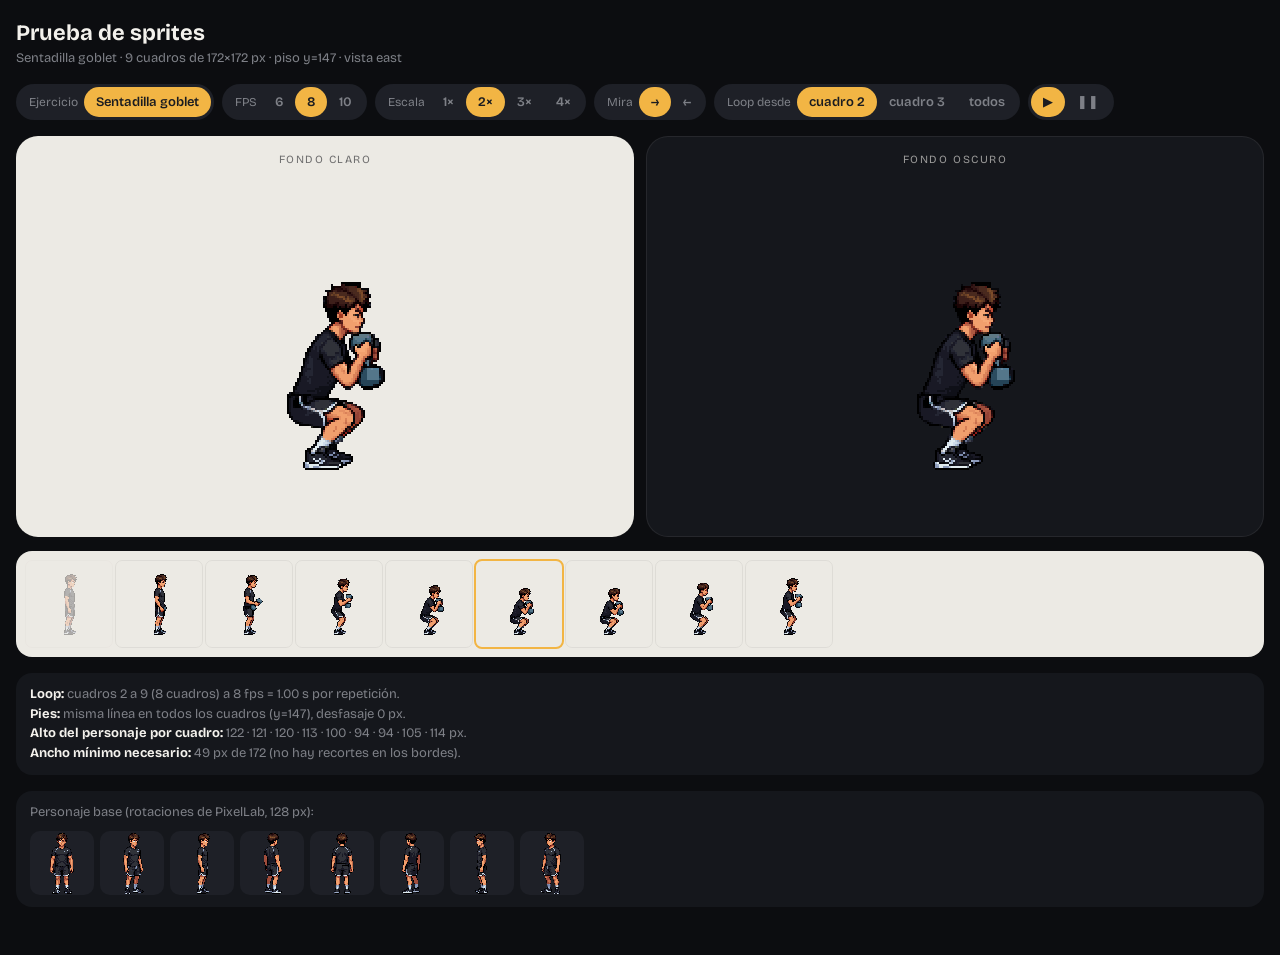
==== sprites.html @ 41faf64f "Sprites de ejercicios: componente de animación, registro, conversor PixelLab y pantalla de prueba (s" ====
<!doctype html>
<html lang="es">
<head>
<meta charset="utf-8">
<meta name="viewport" content="width=device-width, initial-scale=1, viewport-fit=cover">
<title>Scaeli Fit · prueba de sprites</title>
<link rel="preconnect" href="https://fonts.googleapis.com">
<link href="https://fonts.googleapis.com/css2?family=Bricolage+Grotesque:opsz,wght@12..96,400;12..96,600;12..96,700&display=swap" rel="stylesheet">
<style>
  :root{--bg:#0C0D10;--surface:#15171C;--inset:#1E2027;--ink:#F3F1EC;--muted:#7E8087;--accent:#F2B544;--paper:#ECEAE4;--paper-ink:#1B1C20}
  *{box-sizing:border-box}
  body{margin:0;background:var(--bg);color:var(--ink);font-family:"Bricolage Grotesque",system-ui,sans-serif;padding:20px 16px 48px}
  h1{font-size:22px;margin:0 0 4px}
  .sub{color:var(--muted);font-size:13px;margin:0 0 18px}
  .ctrl{display:flex;flex-wrap:wrap;gap:8px;margin:0 0 16px}
  .seg{display:flex;background:var(--inset);border-radius:999px;padding:3px}
  .seg button{border:0;background:transparent;color:var(--muted);font:inherit;font-weight:600;font-size:13px;padding:7px 12px;border-radius:999px;cursor:pointer}
  .seg button.on{background:var(--accent);color:#1B1C20}
  .seg span{color:var(--muted);font-size:12px;padding:8px 6px 0 10px}
  .grid{display:grid;grid-template-columns:1fr 1fr;gap:12px}
  @media (max-width:520px){.grid{grid-template-columns:1fr}}
  .stage{border-radius:22px;padding:16px;min-height:260px;display:flex;flex-direction:column;align-items:center;justify-content:center;gap:10px;position:relative;overflow:hidden}
  .stage.dark{background:var(--surface);border:1px solid rgba(255,255,255,.07)}
  .stage.light{background:var(--paper);color:var(--paper-ink)}
  .stage small{font-size:11px;letter-spacing:.14em;text-transform:uppercase;opacity:.6}
  canvas{image-rendering:pixelated;image-rendering:crisp-edges}
  .info{margin-top:16px;background:var(--surface);border-radius:16px;padding:12px 14px;font-size:13px;color:var(--muted);line-height:1.5}
  .info b{color:var(--ink)}
  .strip{margin-top:14px;overflow-x:auto;background:var(--paper);border-radius:16px;padding:10px;display:flex;gap:4px}
  .strip canvas{flex:none;outline:1px solid rgba(0,0,0,.06);border-radius:6px;width:86px!important;height:86px!important}
  .strip canvas.off{opacity:.3}
  .strip canvas.cur{outline:2px solid var(--accent)}
  .rotas{display:flex;gap:6px;flex-wrap:wrap;margin-top:8px}
  .rotas img{width:64px;height:64px;image-rendering:pixelated;background:var(--inset);border-radius:10px}
</style>
</head>
<body>
<h1>Prueba de sprites</h1>
<p class="sub" id="sub">Cargando…</p>

<div class="ctrl">
  <div class="seg" id="exSel"><span>Ejercicio</span></div>
  <div class="seg" id="fpsSel"><span>FPS</span><button data-v="6">6</button><button data-v="8" class="on">8</button><button data-v="10">10</button></div>
  <div class="seg" id="scaleSel"><span>Escala</span><button data-v="1">1×</button><button data-v="2" class="on">2×</button><button data-v="3">3×</button><button data-v="4">4×</button></div>
  <div class="seg" id="flipSel"><span>Mira</span><button data-v="0" class="on">→</button><button data-v="1">←</button></div>
  <div class="seg" id="startSel"><span>Loop desde</span><button data-v="1" class="on">cuadro 2</button><button data-v="2">cuadro 3</button><button data-v="0">todos</button></div>
  <div class="seg" id="playSel"><button data-v="1" class="on">▶</button><button data-v="0">❚❚</button></div>
</div>

<div class="grid">
  <div class="stage light"><small>Fondo claro</small><canvas id="cL"></canvas></div>
  <div class="stage dark"><small>Fondo oscuro</small><canvas id="cD"></canvas></div>
</div>

<div class="strip" id="strip"></div>
<div class="info" id="info"></div>
<div class="info">Personaje base (rotaciones de PixelLab, 128 px):<div class="rotas" id="rotas"></div></div>

<script type="module">
  import { SpriteAnim, loadSprite, EJERCICIOS } from "./js/sprite.js";
  const $ = (s) => document.querySelector(s);
  const state = { id: Object.keys(EJERCICIOS)[0], fps: 8, scale: 2, flip: false, start: 1 };
  let anims = [], sprite = null, stripCanvases = [];

  const exSel = $("#exSel");
  Object.keys(EJERCICIOS).forEach((id, i) => { const b = document.createElement("button"); b.dataset.v = id; b.textContent = EJERCICIOS[id].nombre; if (!i) b.className = "on"; exSel.appendChild(b); });

  function seg(el, fn) { el.addEventListener("click", (e) => { const b = e.target.closest("button"); if (!b) return; el.querySelectorAll("button").forEach((x) => x.classList.toggle("on", x === b)); fn(b.dataset.v); }); }
  seg(exSel, (v) => { state.id = v; load(); });
  seg($("#fpsSel"), (v) => { state.fps = +v; anims.forEach((a) => a.set({ fps: +v })); paintInfo(); });
  seg($("#scaleSel"), (v) => { state.scale = +v; anims.forEach((a) => a.set({ scale: +v })); });
  seg($("#flipSel"), (v) => { state.flip = v === "1"; anims.forEach((a) => a.set({ flip: state.flip })); });
  seg($("#startSel"), (v) => { state.start = +v; anims.forEach((a) => a.set({ start: +v })); markStrip(); paintInfo(); });
  seg($("#playSel"), (v) => { anims.forEach((a) => v === "1" ? a.play() : a.stop()); });

  async function load() {
    anims.forEach((a) => a.stop()); anims = [];
    try { sprite = await loadSprite(state.id); }
    catch (e) { $("#sub").textContent = e.message; return; }
    const m = sprite.meta, c = sprite.cfg;
    $("#sub").textContent = `${c.nombre} · ${m.frames} cuadros de ${m.frameW}×${m.frameH} px · piso y=${m.floorY} · vista ${m.direction}`;
    const common = { fps: state.fps, scale: state.scale, flip: state.flip, start: state.start, autoplay: true };
    anims = [new SpriteAnim($("#cL"), sprite, common), new SpriteAnim($("#cD"), sprite, common)];
    // tira de cuadros
    const strip = $("#strip"); strip.innerHTML = ""; stripCanvases = [];
    for (let i = 0; i < m.frames; i++) { const cv = document.createElement("canvas"); cv.title = "cuadro " + (i + 1); strip.appendChild(cv); new SpriteAnim(cv, sprite, { scale: 1, start: i, end: i }); stripCanvases.push(cv); }
    markStrip(); paintInfo(); followFrame();
  }
  function markStrip() { stripCanvases.forEach((cv, i) => cv.classList.toggle("off", i < state.start)); }
  function followFrame() { requestAnimationFrame(followFrame); if (!anims[0]) return; stripCanvases.forEach((cv, i) => cv.classList.toggle("cur", i === anims[0].frame)); }
  function paintInfo() {
    if (!sprite) return;
    const m = sprite.meta, a = anims[0];
    const floors = [...new Set(m.bboxes.map((b) => b[3]))];
    const heights = m.bboxes.map((b) => b[3] - b[1]);
    $("#info").innerHTML = `<b>Loop:</b> cuadros ${a.start + 1} a ${a.end + 1} (${a.length} cuadros) a ${a.fps} fps = ${(a.length / a.fps).toFixed(2)} s por repetición.<br>
      <b>Pies:</b> ${floors.length === 1 ? "misma línea en todos los cuadros (y=" + floors[0] + "), desfasaje 0 px" : "DESFASAJE: líneas " + floors.join(", ")}.<br>
      <b>Alto del personaje por cuadro:</b> ${heights.join(" · ")} px.<br>
      <b>Ancho mínimo necesario:</b> ${Math.max(...m.bboxes.map((b) => b[2] - b[0]))} px de ${m.frameW} (no hay recortes en los bordes).`;
  }
  ["south", "south-east", "east", "north-east", "north", "north-west", "west", "south-west"].forEach((d) => { const im = new Image(); im.src = "assets/personaje/" + d + ".png"; im.title = d; $("#rotas").appendChild(im); });
  load();
</script>
</body>
</html>
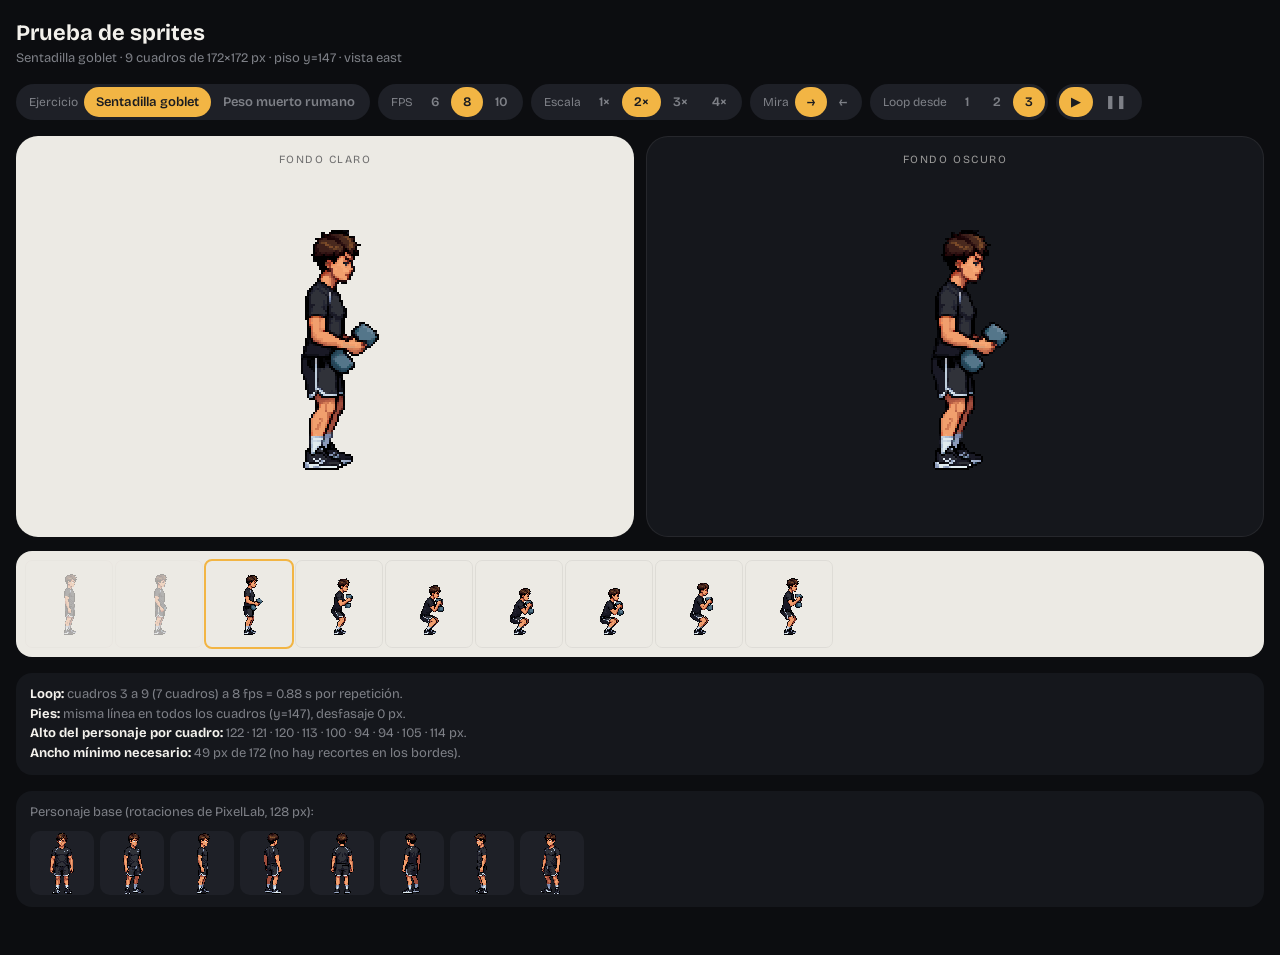
==== commit f1e908bb: "Sprite de peso muerto rumano; la prueba toma el cuadro inicial del registro Co-Authored-By: Claude F" ====
--- a/sprites.html
+++ b/sprites.html
@@ -43,7 +43,7 @@
   <div class="seg" id="fpsSel"><span>FPS</span><button data-v="6">6</button><button data-v="8" class="on">8</button><button data-v="10">10</button></div>
   <div class="seg" id="scaleSel"><span>Escala</span><button data-v="1">1×</button><button data-v="2" class="on">2×</button><button data-v="3">3×</button><button data-v="4">4×</button></div>
   <div class="seg" id="flipSel"><span>Mira</span><button data-v="0" class="on">→</button><button data-v="1">←</button></div>
-  <div class="seg" id="startSel"><span>Loop desde</span><button data-v="1" class="on">cuadro 2</button><button data-v="2">cuadro 3</button><button data-v="0">todos</button></div>
+  <div class="seg" id="startSel"><span>Loop desde</span><button data-v="0">1</button><button data-v="1">2</button><button data-v="2">3</button></div>
   <div class="seg" id="playSel"><button data-v="1" class="on">▶</button><button data-v="0">❚❚</button></div>
 </div>
 
@@ -78,6 +78,7 @@
     try { sprite = await loadSprite(state.id); }
     catch (e) { $("#sub").textContent = e.message; return; }
     const m = sprite.meta, c = sprite.cfg;
+    state.start = c.inicio ?? 0; document.querySelectorAll("#startSel button").forEach((b) => b.classList.toggle("on", +b.dataset.v === state.start));
     $("#sub").textContent = `${c.nombre} · ${m.frames} cuadros de ${m.frameW}×${m.frameH} px · piso y=${m.floorY} · vista ${m.direction}`;
     const common = { fps: state.fps, scale: state.scale, flip: state.flip, start: state.start, autoplay: true };
     anims = [new SpriteAnim($("#cL"), sprite, common), new SpriteAnim($("#cD"), sprite, common)];
